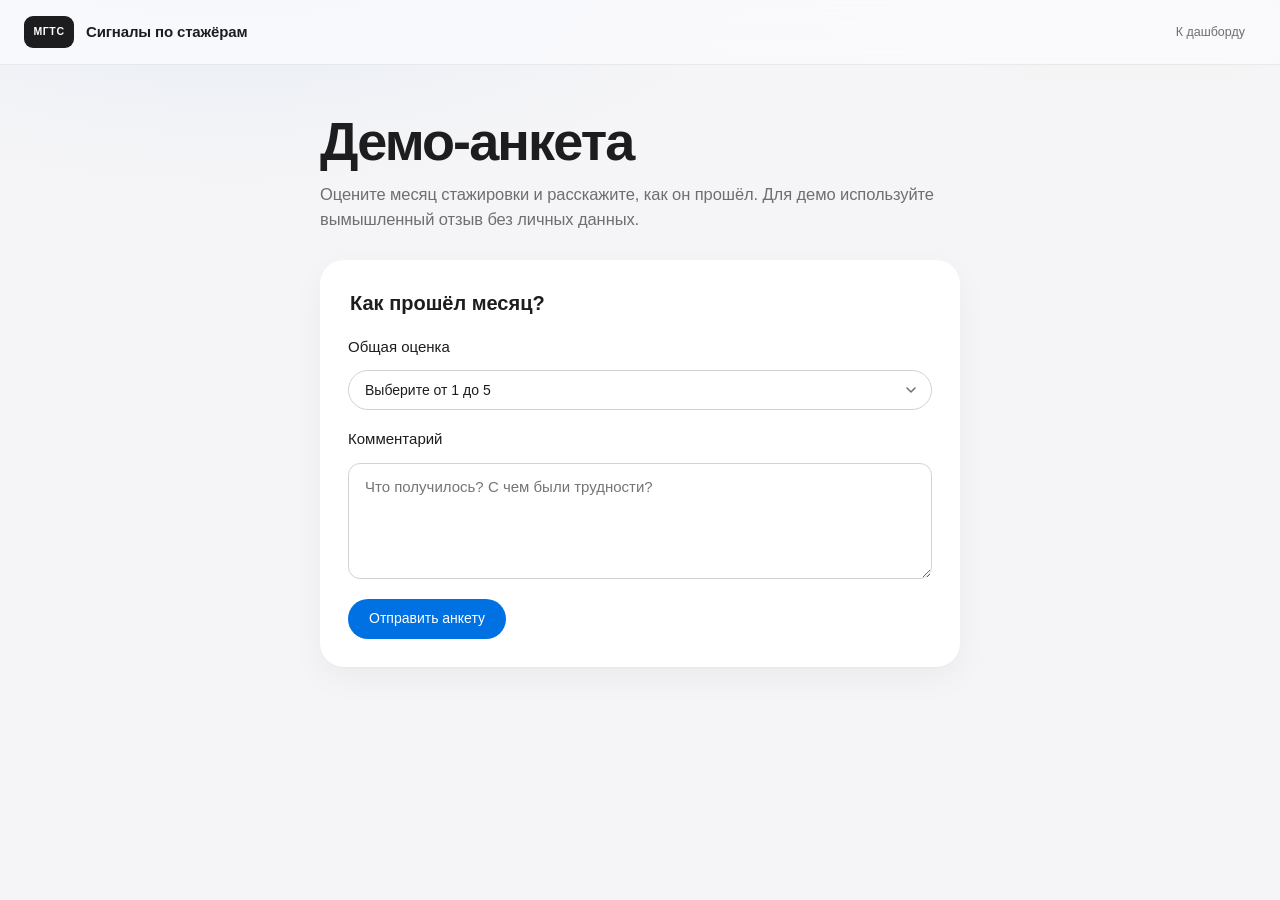
==== frontend/feedback.html @ 76d25954 "good backend" ====
<!doctype html>
<html lang="ru">
<head>
  <meta charset="utf-8">
  <meta name="viewport" content="width=device-width, initial-scale=1">
  <meta name="theme-color" content="#f5f5f7">
  <title>Демо-анкета · МГТС</title>
  <link rel="icon" type="image/svg+xml" href="favicon.svg">
  <link rel="stylesheet" href="css/app.css">
</head>
<body>
  <header class="topbar">
    <div class="container topbar-inner">
      <a class="brand" href="index.html">
        <span class="brand-mark">МГТС</span>
        <span class="brand-copy"><strong>Сигналы по стажёрам</strong></span>
      </a>
      <nav class="topbar-meta" aria-label="Навигация">
        <a href="index.html">К дашборду</a>
      </nav>
    </div>
  </header>

  <main class="container page feedback-page">
    <section class="page-head">
      <div>
        <h1>Демо-анкета</h1>
        <p class="lede">Оцените месяц стажировки и расскажите, как он прошёл.
          Для демо используйте вымышленный отзыв без личных данных.</p>
      </div>
    </section>

    <form class="card" id="feedback-form" method="post">
      <fieldset class="feedback-fields">
        <legend>Как прошёл месяц?</legend>
        <label for="feedback-score">Общая оценка</label>
        <select id="feedback-score" name="score" required>
          <option value="">Выберите от 1 до 5</option>
          <option value="1">1</option>
          <option value="2">2</option>
          <option value="3">3</option>
          <option value="4">4</option>
          <option value="5">5</option>
        </select>
        <label for="feedback-comment">Комментарий</label>
        <textarea id="feedback-comment" name="comment" required maxlength="2000" rows="4"
          placeholder="Что получилось? С чем были трудности?"></textarea>
        <button class="button" type="submit">Отправить анкету</button>
      </fieldset>

      <div class="feedback-result">
        <p id="feedback-status" role="status"></p>
        <p id="feedback-error" role="alert" class="alert" hidden></p>
        <a id="feedback-card" hidden>Открыть карточку стажёра</a>
        <button class="button" id="feedback-check" type="button" hidden>Проверить статус</button>
      </div>
    </form>
  </main>
  <script type="module" src="js/feedback.js"></script>
</body>
</html>
---- frontend/css/app.css ----
﻿:root {
  --bg: #f5f5f7;
  --surface: #ffffff;
  --surface-soft: #f5f5f7;
  --surface-elevated: #fbfbfd;
  --text: #1d1d1f;
  --muted: #6e6e73;
  --muted-soft: #86868b;
  --line: #ededf0;
  --line-strong: #d2d2d7;
  --accent: #0071e3;
  --accent-hover: #0077ed;
  --accent-soft: #eef5ff;
  --green: #1d7a37;
  --green-bg: #edf9f0;
  --red: #d70015;
  --red-bg: #fff1f0;
  --amber: #a34f00;
  --amber-bg: #fff4e5;
  --blue: #0066cc;
  --blue-bg: #eef5ff;
  --radius-lg: 24px;
  --radius-md: 18px;
  --radius-sm: 12px;
  --shadow-card: 0 1px 2px rgba(0, 0, 0, 0.02), 0 12px 32px rgba(0, 0, 0, 0.045);
  --font: -apple-system, BlinkMacSystemFont, "SF Pro Display", "SF Pro Text",
    "Segoe UI Variable Display", "Segoe UI", "Helvetica Neue", Arial, sans-serif;
}

* { box-sizing: border-box; }

[hidden] { display: none !important; }

html { scroll-behavior: smooth; }

body {
  margin: 0;
  background-color: var(--bg);
  background-image:
    radial-gradient(900px 420px at 18% -8%, rgba(0, 113, 227, 0.07), transparent 62%),
    radial-gradient(700px 360px at 88% -12%, rgba(255, 149, 0, 0.05), transparent 60%);
  background-repeat: no-repeat;
  background-attachment: fixed;
  color: var(--text);
  font-family: var(--font);
  font-size: 15px;
  line-height: 1.5;
  -webkit-font-smoothing: antialiased;
  -moz-osx-font-smoothing: grayscale;
  -webkit-tap-highlight-color: transparent;
}

::selection { background: rgba(0, 113, 227, 0.18); }

a {
  color: var(--accent);
  text-decoration: none;
  transition: color 0.2s ease, opacity 0.2s ease;
}
a:hover { color: var(--accent-hover); text-decoration: none; }

h1, h2, h3, p { margin: 0; }
h1 {
  font-size: clamp(40px, 5vw, 54px);
  line-height: 1.06;
  letter-spacing: -0.035em;
  font-weight: 600;
}
h2 { font-size: 20px; line-height: 1.25; letter-spacing: -0.015em; font-weight: 600; }
h3 { font-size: 15px; line-height: 1.35; letter-spacing: -0.005em; font-weight: 600; }

:focus-visible {
  outline: 3px solid rgba(0, 113, 227, 0.35);
  outline-offset: 2px;
}

.container { width: min(1240px, calc(100% - 48px)); margin: 0 auto; }
.page { padding: 48px 0 64px; }

/* Navigation */
.topbar {
  position: sticky;
  top: 0;
  z-index: 20;
  background: rgba(251, 251, 253, 0.82);
  border-bottom: 1px solid rgba(0, 0, 0, 0.07);
  -webkit-backdrop-filter: saturate(180%) blur(20px);
  backdrop-filter: saturate(180%) blur(20px);
}
.topbar-inner {
  min-height: 64px;
  display: flex;
  align-items: center;
  justify-content: space-between;
  gap: 20px;
}
.brand { display: inline-flex; align-items: center; gap: 12px; color: var(--text); }
.brand:hover { color: var(--text); }
.brand-mark {
  display: inline-flex;
  align-items: center;
  justify-content: center;
  width: 50px;
  height: 32px;
  border-radius: 9px;
  background: var(--text);
  color: #fff;
  font-size: 10.5px;
  font-weight: 600;
  letter-spacing: 0.06em;
}
.brand-copy { display: flex; flex-direction: column; line-height: 1.25; }
.brand-copy strong { font-size: 15px; font-weight: 600; letter-spacing: -0.01em; }
.brand-copy small { color: var(--muted-soft); font-size: 11.5px; margin-top: 2px; }
.topbar-meta {
  display: flex;
  align-items: center;
  gap: 4px;
  color: var(--muted-soft);
  font-size: 12.5px;
}
.topbar-meta span { padding: 0 10px; }
.topbar-meta a {
  color: var(--muted);
  font-weight: 500;
  padding: 6px 11px;
  border-radius: 999px;
  transition: background 0.2s ease, color 0.2s ease;
}
.topbar-meta a:hover { background: rgba(0, 0, 0, 0.05); color: var(--text); }

/* Page header */
.page-head {
  display: flex;
  align-items: flex-end;
  justify-content: space-between;
  gap: 32px;
  margin-bottom: 28px;
}
.eyebrow {
  display: inline-flex;
  align-items: center;
  background: var(--accent-soft);
  color: var(--blue);
  border-radius: 999px;
  padding: 4px 10px;
  font-size: 12px;
  font-weight: 600;
  letter-spacing: 0;
  margin-bottom: 14px;
}
.lede {
  color: var(--muted);
  max-width: 680px;
  margin-top: 12px;
  font-size: 16.5px;
  line-height: 1.5;
  letter-spacing: -0.005em;
}

.controls { display: flex; align-items: flex-end; gap: 10px; flex-wrap: wrap; }
.controls label {
  display: flex;
  flex-direction: column;
  gap: 6px;
  font-size: 12px;
  font-weight: 500;
  color: var(--muted-soft);
}
select, .button {
  height: 40px;
  border-radius: 999px;
  border: 1px solid var(--line-strong);
  background: var(--surface);
  color: var(--text);
  font: inherit;
  font-size: 14px;
  transition: background 0.2s ease, border-color 0.2s ease, color 0.2s ease, transform 0.1s ease;
}
select {
  min-width: 190px;
  padding: 0 36px 0 16px;
  font-weight: 500;
  appearance: none;
  -webkit-appearance: none;
  background-image: url("data:image/svg+xml,%3Csvg xmlns='http://www.w3.org/2000/svg' width='10' height='6' viewBox='0 0 10 6'%3E%3Cpath d='M1 1l4 4 4-4' fill='none' stroke='%236e6e73' stroke-width='1.5' stroke-linecap='round' stroke-linejoin='round'/%3E%3C/svg%3E");
  background-repeat: no-repeat;
  background-position: right 15px center;
  background-size: 10px 6px;
}
select:hover { border-color: #b8b8bd; }
select:focus, .button:focus { outline: none; }
select:focus-visible, .button:focus-visible {
  outline: 3px solid rgba(0, 113, 227, 0.35);
  outline-offset: 2px;
  border-color: var(--accent);
}
.button {
  cursor: pointer;
  font-weight: 500;
  padding: 0 20px;
  background: var(--accent);
  border-color: transparent;
  color: #fff;
}
.button:hover { background: var(--accent-hover); color: #fff; }
.button:active { transform: scale(0.98); }
.button:disabled { opacity: 0.55; cursor: default; transform: none; }

.alert {
  background: var(--red-bg);
  border: 0;
  color: var(--red);
  border-radius: 14px;
  padding: 14px 16px;
  margin-bottom: 18px;
  font-size: 13.5px;
}

.kpi-grid {
  background: var(--surface);
  border-radius: var(--radius-lg);
  box-shadow: var(--shadow-card);
  display: grid;
  grid-template-columns: repeat(4, minmax(0, 1fr));
  padding: 6px;
  margin-bottom: 20px;
  overflow: hidden;
}.kpi { padding: 22px 24px; border-radius: 16px; }
.kpi + .kpi { border-left: 1px solid var(--line); border-radius: 0; }
.kpi-label {
  color: var(--muted-soft);
  font-size: 12px;
  font-weight: 500;
  letter-spacing: 0.01em;
}
.kpi-value {
  margin-top: 8px;
  font-size: 40px;
  font-weight: 600;
  letter-spacing: -0.04em;
  line-height: 1;
  font-variant-numeric: tabular-nums;
}
.kpi-value.alarm { color: var(--red); }
.kpi-hint { margin-top: 8px; color: var(--muted-soft); font-size: 12px; }

/* Cards */
.grid-two {
  display: grid;
  grid-template-columns: minmax(0, 1.35fr) minmax(0, 1fr);
  gap: 18px;
  margin-bottom: 18px;
}
.card {
  background: var(--surface);
  border-radius: var(--radius-lg);
  box-shadow: var(--shadow-card);
  padding: 28px;
  min-width: 0;
}
.card-head {
  display: flex;
  align-items: flex-start;
  justify-content: space-between;
  gap: 16px;
  margin-bottom: 20px;
}
.card-head h2 { font-size: 20px; font-weight: 600; letter-spacing: -0.02em; }
.card-head .muted { margin-top: 4px; font-size: 13px; }
.muted { color: var(--muted); }
.small { font-size: 12px; }

.chart-wrap { position: relative; height: 300px; }
.chart-wrap canvas { width: 100% !important; height: 100% !important; }
.chart-fallback {
  display: grid;
  place-items: center;
  height: 100%;
  color: var(--muted-soft);
  font-size: 13px;
  text-align: center;
}

/* Table */
.table-card { padding: 0; overflow: hidden; }
.table-head { padding: 28px 28px 18px; margin-bottom: 0; }
.table-scroll { overflow-x: auto; -webkit-overflow-scrolling: touch; }
.interns-table { width: 100%; border-collapse: collapse; min-width: 720px; }
.interns-table th {
  text-align: left;
  padding: 12px 28px;
  background: var(--surface-elevated);
  border-top: 1px solid var(--line);
  border-bottom: 1px solid var(--line);
  color: var(--muted-soft);
  font-size: 12px;
  font-weight: 500;
  letter-spacing: 0;
  white-space: nowrap;
}
.interns-table td {
  padding: 16px 28px;
  border-bottom: 1px solid var(--line);
  vertical-align: middle;
  font-size: 14px;
}
.interns-table tbody tr:last-child td { border-bottom: 0; }
.interns-table tbody tr { transition: background 0.15s ease; }
.interns-table tbody tr:hover { background: var(--surface-elevated); }
.intern-link { display: inline-flex; align-items: center; gap: 12px; color: var(--text); min-width: 190px; }
.intern-link:hover { color: var(--text); }
.intern-link:hover strong { color: var(--accent); }
.intern-link span { display: flex; flex-direction: column; line-height: 1.3; }
.intern-link strong { font-weight: 600; transition: color 0.15s ease; }
.intern-link small { color: var(--muted-soft); font-size: 12px; margin-top: 2px; }
.avatar {
  width: 36px;
  height: 36px;
  flex: 0 0 36px;
  border-radius: 50%;
  display: inline-flex;
  align-items: center;
  justify-content: center;
  background: linear-gradient(135deg, #eef5ff, #e2edf9);
  color: #123f6d;
  font-size: 12px;
  font-weight: 600;
  letter-spacing: 0.02em;
}
.avatar-large {
  width: 72px;
  height: 72px;
  flex-basis: 72px;
  font-size: 22px;
}

.score { font-weight: 600; font-size: 16px; font-variant-numeric: tabular-nums; }
.trend { display: inline-flex; margin-left: 6px; font-size: 12px; font-weight: 500; }
.trend.up { color: var(--green); }
.trend.down { color: var(--red); }
.trend.flat { color: var(--muted-soft); }

/* Badges and chips */
.badge {
  display: inline-flex;
  align-items: center;
  gap: 4px;
  border: 0;
  border-radius: 999px;
  padding: 3px 9px;
  font-size: 11.5px;
  font-weight: 500;
  line-height: 1.4;
  white-space: nowrap;
  background: var(--surface-soft);
  color: var(--muted);
}
.badge.high,
.badge.negative,
.badge.failed { background: var(--red-bg); color: var(--red); }
.badge.medium,
.badge.mixed { background: var(--amber-bg); color: var(--amber); }
.badge.low,
.badge.pending { background: var(--blue-bg); color: var(--blue); }
.badge.positive { background: var(--green-bg); color: var(--green); }
.badge.neutral { background: var(--surface-soft); color: var(--muted); }

.chips { display: flex; flex-wrap: wrap; gap: 5px; }
.chip {
  display: inline-flex;
  border-radius: 8px;
  background: var(--surface-soft);
  border: 0;
  color: var(--muted);
  padding: 2px 8px;
  font-size: 11.5px;
  font-weight: 500;
}

.legend { display: flex; flex-wrap: wrap; gap: 14px; color: var(--muted-soft); font-size: 12px; }
.legend span { display: inline-flex; align-items: center; gap: 6px; }
.dot { width: 8px; height: 8px; border-radius: 50%; display: inline-block; }
.dot.high { background: #ff3b30; }
.dot.medium { background: #ff9500; }
.dot.low { background: #007aff; }

.empty { padding: 32px 20px; color: var(--muted-soft); text-align: center; font-size: 14px; }
.footnote {
  color: var(--muted-soft);
  font-size: 12px;
  line-height: 1.55;
  max-width: 760px;
  margin: 24px auto 0;
  text-align: center;
}

/* Intern page */
.profile-head {
  display: flex;
  align-items: center;
  justify-content: space-between;
  gap: 28px;
  background: var(--surface);
  border-radius: 28px;
  box-shadow: var(--shadow-card);
  padding: 32px;
  margin-bottom: 20px;
}
.profile-title { display: flex; align-items: center; gap: 20px; min-width: 0; }
.profile-title h1 {
  font-size: clamp(32px, 3.5vw, 42px);
  font-weight: 600;
  letter-spacing: -0.035em;
  line-height: 1.08;
}
.profile-title .eyebrow { margin-bottom: 8px; }
.profile-title .lede { margin-top: 8px; font-size: 14px; }
.profile-stats { display: flex; gap: 8px; flex-wrap: wrap; }
.stat {
  background: var(--surface-soft);
  border: 0;
  border-radius: 16px;
  padding: 12px 16px;
  min-width: 100px;
}
.stat b {
  display: block;
  font-size: 24px;
  font-weight: 600;
  letter-spacing: -0.03em;
  line-height: 1.15;
  font-variant-numeric: tabular-nums;
}
.stat span { color: var(--muted-soft); font-size: 11.5px; }

.flags-list {
  display: flex;
  flex-direction: column;
  gap: 10px;
  max-height: 330px;
  overflow-y: auto;
  padding-right: 4px;
  scrollbar-width: thin;
  scrollbar-color: var(--line-strong) transparent;
}
.flags-list::-webkit-scrollbar { width: 6px; }
.flags-list::-webkit-scrollbar-thumb { background: var(--line-strong); border-radius: 999px; }
.flags-list::-webkit-scrollbar-track { background: transparent; }
.flag-card {
  border: 1px solid var(--line);
  border-left: 3px solid var(--line-strong);
  border-radius: 14px;
  background: var(--surface);
  padding: 14px 16px;
}
.flag-card.high { border-left-color: #ff3b30; background: #fffbfa; }
.flag-card.medium { border-left-color: #ff9500; background: #fffdf8; }
.flag-card.low { border-left-color: #007aff; background: #fbfdff; }
.flag-head { display: flex; align-items: center; justify-content: space-between; gap: 10px; margin-bottom: 6px; }
.flag-card h3 { font-size: 14px; }
.flag-card p { color: var(--muted); font-size: 12.5px; line-height: 1.5; margin-top: 5px; }
.flag-card .flag-source { font-size: 11.5px; margin-top: 7px; }
.flag-source a { color: var(--accent); }
.flag-source a:hover { text-decoration: underline; }
.flags-ok {
  border: 0;
  background: var(--green-bg);
  color: var(--green);
  border-radius: 16px;
  padding: 20px;
  font-weight: 500;
  font-size: 14px;
  line-height: 1.5;
}

.timeline { display: flex; flex-direction: column; gap: 14px; }
.month-card {
  border: 1px solid var(--line);
  border-radius: 18px;
  overflow: hidden;
  background: var(--surface);
}
.month-head {
  display: flex;
  align-items: center;
  justify-content: space-between;
  gap: 12px;
  padding: 14px 18px;
  background: var(--surface-elevated);
  border-bottom: 1px solid var(--line);
}
.month-head h3 { font-size: 14px; }
.month-body { display: grid; grid-template-columns: 1fr 1fr; gap: 0; }
.answer { padding: 18px; min-width: 0; }
.answer + .answer { border-left: 1px solid var(--line); }
.answer-head { display: flex; align-items: center; justify-content: space-between; gap: 8px; margin-bottom: 6px; }
.answer-role {
  font-size: 11px;
  font-weight: 600;
  text-transform: uppercase;
  letter-spacing: 0.05em;
  color: var(--muted-soft);
}
.answer-score { font-weight: 600; font-size: 22px; letter-spacing: -0.03em; font-variant-numeric: tabular-nums; }
.answer-meta { color: var(--muted-soft); font-size: 11.5px; margin-bottom: 9px; }
.comment {
  margin: 0 0 11px;
  padding: 12px 14px;
  border: 0;
  background: var(--surface-soft);
  border-radius: 12px;
  font-size: 13.5px;
  line-height: 1.5;
  color: var(--text);
}
.analysis { border-top: 1px solid var(--line); padding-top: 10px; margin-top: 10px; }
.analysis-summary { font-size: 12.5px; color: var(--text); margin-top: 6px; line-height: 1.5; }
.evidence { margin: 8px 0 0; padding-left: 16px; color: var(--muted); font-size: 12px; }
.evidence li { margin-bottom: 4px; }
.answer details { margin-top: 10px; }
.answer summary { cursor: pointer; color: var(--muted-soft); font-size: 11.5px; font-weight: 500; }
.raw-table { width: 100%; border-collapse: collapse; margin-top: 6px; font-size: 11.5px; }
.raw-table td { padding: 3px 4px; border-bottom: 1px solid var(--line); }
.raw-table td:first-child { color: var(--muted-soft); width: 42%; }
.answer-empty { color: var(--muted-soft); font-size: 12.5px; padding: 20px 0; }

.feedback-page { max-width: 640px; }
.feedback-fields {
  display: grid;
  gap: 12px;
  min-width: 0;
  padding: 0;
  margin: 0;
  border: 0;
}
.feedback-fields legend { font-size: 20px; font-weight: 600; margin-bottom: 18px; }
.feedback-fields label { font-weight: 500; }
.feedback-fields select { width: 100%; margin-bottom: 6px; }
.feedback-fields textarea {
  width: 100%;
  padding: 12px 16px;
  resize: vertical;
  font: inherit;
  color: var(--text);
  background: var(--surface);
  border: 1px solid var(--line-strong);
  border-radius: var(--radius-sm);
}
.feedback-fields button { justify-self: start; margin-top: 8px; }
.feedback-result > :not([hidden]):not(:empty) { margin-top: 14px; }
.feedback-result a { display: inline-block; font-weight: 500; margin-right: 12px; }
.feedback-result .alert { margin-bottom: 0; }

@media (max-width: 980px) {
  .kpi-grid { grid-template-columns: repeat(2, minmax(0, 1fr)); }
  .kpi:nth-child(3) { border-left: 0; border-top: 1px solid var(--line); }
  .kpi:nth-child(4) { border-top: 1px solid var(--line); }
  .grid-two, .intern-grid { grid-template-columns: 1fr; }
  .page-head { align-items: flex-start; flex-direction: column; gap: 20px; }
  .controls { width: 100%; }
  .controls label { flex: 1; }
  .controls select { width: 100%; }
  .profile-head { align-items: flex-start; flex-direction: column; }
  .profile-stats { width: 100%; display: grid; grid-template-columns: 1fr 1fr; }
  .stat { min-width: 0; }
  .flags-list { max-height: none; overflow: visible; padding-right: 0; }
}

@media (max-width: 700px) {
  .container { width: min(100% - 32px, 1240px); }
  .page { padding: 28px 0 48px; }
  .topbar-inner { min-height: 56px; }
  .brand-mark { width: 44px; height: 30px; font-size: 10px; }
  .brand-copy small { display: none; }
  .topbar-meta span { display: none; }
  .topbar-meta { gap: 0; }
  .page-head { margin-bottom: 22px; }
  h1 { font-size: clamp(34px, 9vw, 44px); }
  .lede { font-size: 15px; }
  .kpi-grid { padding: 4px; gap: 0; }
  .kpi { padding: 18px 16px; }
  .kpi-value { font-size: 30px; }
  .card { padding: 20px; border-radius: 20px; }
  .card-head { margin-bottom: 16px; }
  .card-head h2 { font-size: 18px; }
  .chart-wrap { height: 260px; }
  .table-card { padding: 0; }
  .table-head { padding: 20px 20px 14px; flex-direction: column; }
  .table-scroll { overflow: visible; }
  .interns-table { display: block; min-width: 0; }
  .interns-table thead { display: none; }
  .interns-table tbody { display: block; }
  .interns-table tr {
    display: grid;
    grid-template-columns: 1fr auto;
    align-items: center;
    padding: 16px 20px;
    border-top: 1px solid var(--line);
  }
  .interns-table td { display: block; padding: 0; border: 0; }
  .interns-table td:nth-child(1) { grid-column: 1 / -1; grid-row: 1; }
  .interns-table td:nth-child(2) {
    grid-column: 1 / -1;
    grid-row: 2;
    margin-top: 7px;
    color: var(--muted);
    font-size: 12px;
  }
  .interns-table td:nth-child(2)::before { content: "Наставник: "; color: var(--muted-soft); }
  .interns-table td:nth-child(3) { grid-column: 1; grid-row: 3; margin-top: 9px; }
  .interns-table td:nth-child(3)::before {
    content: "Оценка ";
    color: var(--muted-soft);
    font-size: 12px;
    font-weight: 500;
    margin-right: 3px;
  }
  .interns-table td:nth-child(4) { grid-column: 1 / -1; grid-row: 4; margin-top: 9px; }
  .interns-table td:nth-child(5) { grid-column: 2; grid-row: 3; justify-self: end; margin-top: 9px; }
  .interns-table td:nth-child(5)::before {
    content: "Анализ ";
    color: var(--muted-soft);
    font-size: 12px;
    font-weight: 500;
    margin-right: 4px;
  }
  .profile-head { padding: 20px; border-radius: 22px; }
  .profile-title { gap: 14px; }
  .profile-title h1 { font-size: 30px; }
  .avatar-large { width: 58px; height: 58px; flex-basis: 58px; font-size: 18px; }
  .month-body { grid-template-columns: 1fr; }
  .answer + .answer { border-left: 0; border-top: 1px solid var(--line); }
  .flag-card { padding: 12px 14px; }
  .footnote { margin-top: 20px; }
}

@media (max-width: 420px) {
  .kpi-value { font-size: 26px; }
  .kpi-label { font-size: 11px; }
  .controls { flex-wrap: wrap; }
  .controls label { flex: 1 1 100%; }
  .controls .button { width: 100%; }
}

@media (prefers-reduced-motion: reduce) {
  * { scroll-behavior: auto !important; transition: none !important; }
}
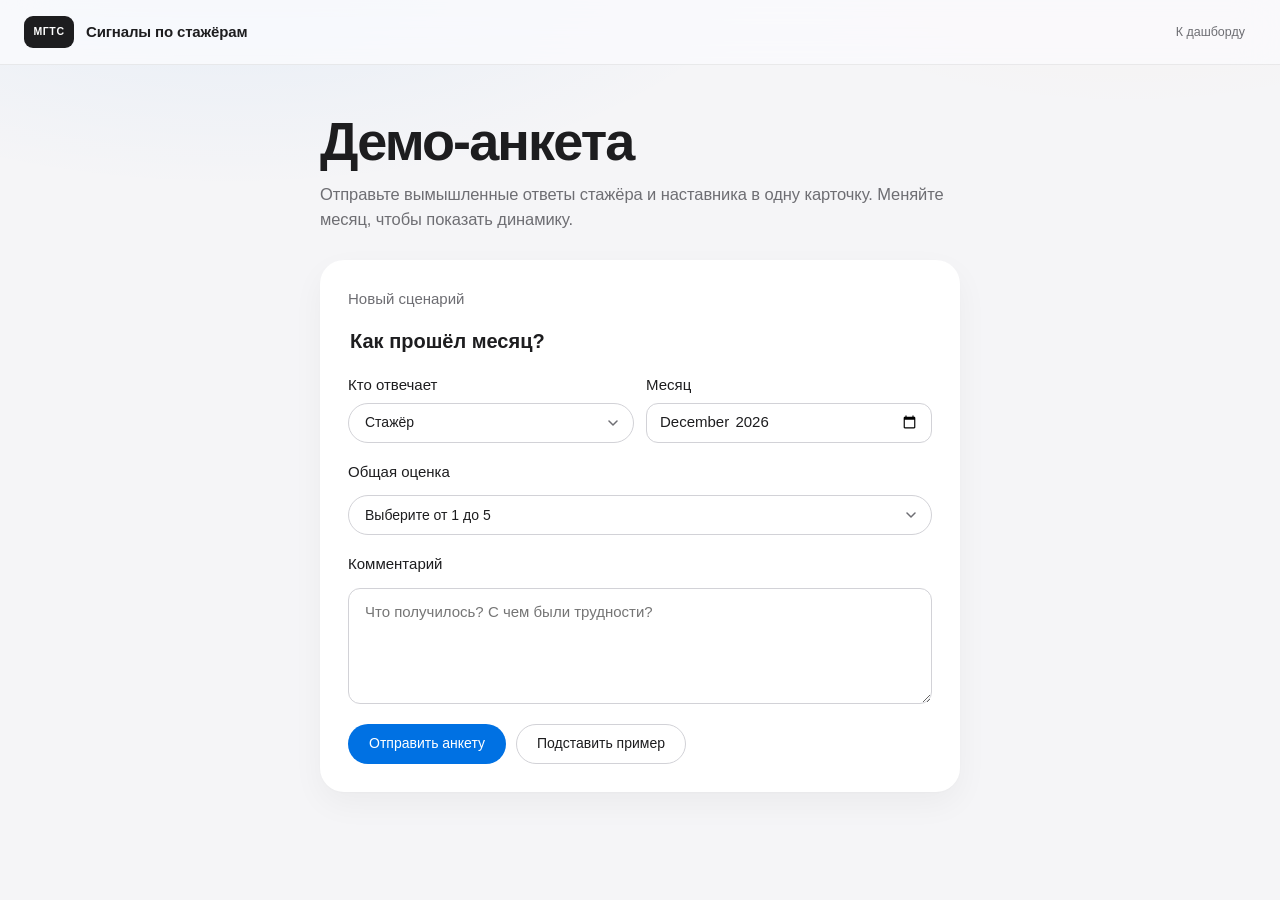
==== commit 42a979ea: "some features" ====
--- a/frontend/feedback.html
+++ b/frontend/feedback.html
@@ -25,14 +25,31 @@
     <section class="page-head">
       <div>
         <h1>Демо-анкета</h1>
-        <p class="lede">Оцените месяц стажировки и расскажите, как он прошёл.
-          Для демо используйте вымышленный отзыв без личных данных.</p>
+        <p class="lede">Отправьте вымышленные ответы стажёра и наставника в одну карточку.
+          Меняйте месяц, чтобы показать динамику.</p>
       </div>
     </section>
 
     <form class="card" id="feedback-form" method="post">
+      <div class="feedback-toolbar">
+        <span id="feedback-scenario">Новый сценарий</span>
+        <button class="button button-secondary" id="feedback-new" type="button" hidden>Новый сценарий</button>
+      </div>
       <fieldset class="feedback-fields">
         <legend>Как прошёл месяц?</legend>
+        <div class="feedback-pair">
+          <div>
+            <label for="feedback-role">Кто отвечает</label>
+            <select id="feedback-role" name="respondent_type">
+              <option value="intern">Стажёр</option>
+              <option value="mentor">Наставник</option>
+            </select>
+          </div>
+          <div>
+            <label for="feedback-period">Месяц</label>
+            <input id="feedback-period" name="period" type="month" required>
+          </div>
+        </div>
         <label for="feedback-score">Общая оценка</label>
         <select id="feedback-score" name="score" required>
           <option value="">Выберите от 1 до 5</option>
@@ -45,13 +62,17 @@
         <label for="feedback-comment">Комментарий</label>
         <textarea id="feedback-comment" name="comment" required maxlength="2000" rows="4"
           placeholder="Что получилось? С чем были трудности?"></textarea>
-        <button class="button" type="submit">Отправить анкету</button>
+        <div class="feedback-toolbar">
+          <button class="button" type="submit">Отправить анкету</button>
+          <button class="button button-secondary" id="feedback-example" type="button">Подставить пример</button>
+        </div>
       </fieldset>
 
       <div class="feedback-result">
         <p id="feedback-status" role="status"></p>
         <p id="feedback-error" role="alert" class="alert" hidden></p>
         <a id="feedback-card" hidden>Открыть карточку стажёра</a>
+        <a id="feedback-signals" hidden>Сигналы в очереди HR</a>
         <button class="button" id="feedback-check" type="button" hidden>Проверить статус</button>
       </div>
     </form>
--- a/frontend/css/app.css
+++ b/frontend/css/app.css
@@ -524,6 +524,9 @@
 .raw-table td { padding: 3px 4px; border-bottom: 1px solid var(--line); }
 .raw-table td:first-child { color: var(--muted-soft); width: 42%; }
 .answer-empty { color: var(--muted-soft); font-size: 12.5px; padding: 20px 0; }
+.month-history { border-top: 1px solid var(--line); }
+.month-history > summary { cursor: pointer; color: var(--muted); padding: 12px 20px; }
+.month-history .answer + .answer { border-left: 0; border-top: 1px solid var(--line); }
 
 .feedback-page { max-width: 640px; }
 .feedback-fields {
@@ -537,6 +540,33 @@
 .feedback-fields legend { font-size: 20px; font-weight: 600; margin-bottom: 18px; }
 .feedback-fields label { font-weight: 500; }
 .feedback-fields select { width: 100%; margin-bottom: 6px; }
+.feedback-pair { display: grid; gap: 12px; grid-template-columns: repeat(auto-fit, minmax(190px, 1fr)); }
+.feedback-pair label { display: block; margin-bottom: 6px; }
+.feedback-pair input {
+  width: 100%;
+  min-height: 40px;
+  padding: 0 12px;
+  font: inherit;
+  background: var(--surface);
+  color: var(--text);
+  border: 1px solid var(--line-strong);
+  border-radius: var(--radius-sm);
+}
+.feedback-toolbar { display: flex; align-items: center; flex-wrap: wrap; gap: 10px; }
+.feedback-toolbar > span { flex: 1; color: var(--muted); }
+.feedback-toolbar:not(.feedback-fields *) { margin-bottom: 16px; }
+.button-secondary { background: var(--surface); border-color: var(--line-strong); color: var(--text); }
+.button-secondary:hover { background: var(--surface-soft); color: var(--text); }
+.workspace-nav { display: flex; flex-wrap: wrap; gap: 8px; margin-bottom: 24px; }
+.workspace-nav a {
+  padding: 7px 13px;
+  border: 1px solid var(--line-strong);
+  border-radius: 999px;
+  color: var(--text);
+  background: var(--surface);
+  font-weight: 500;
+}
+.workspace-nav a:hover { border-color: var(--accent); color: var(--accent); }
 .feedback-fields textarea {
   width: 100%;
   padding: 12px 16px;
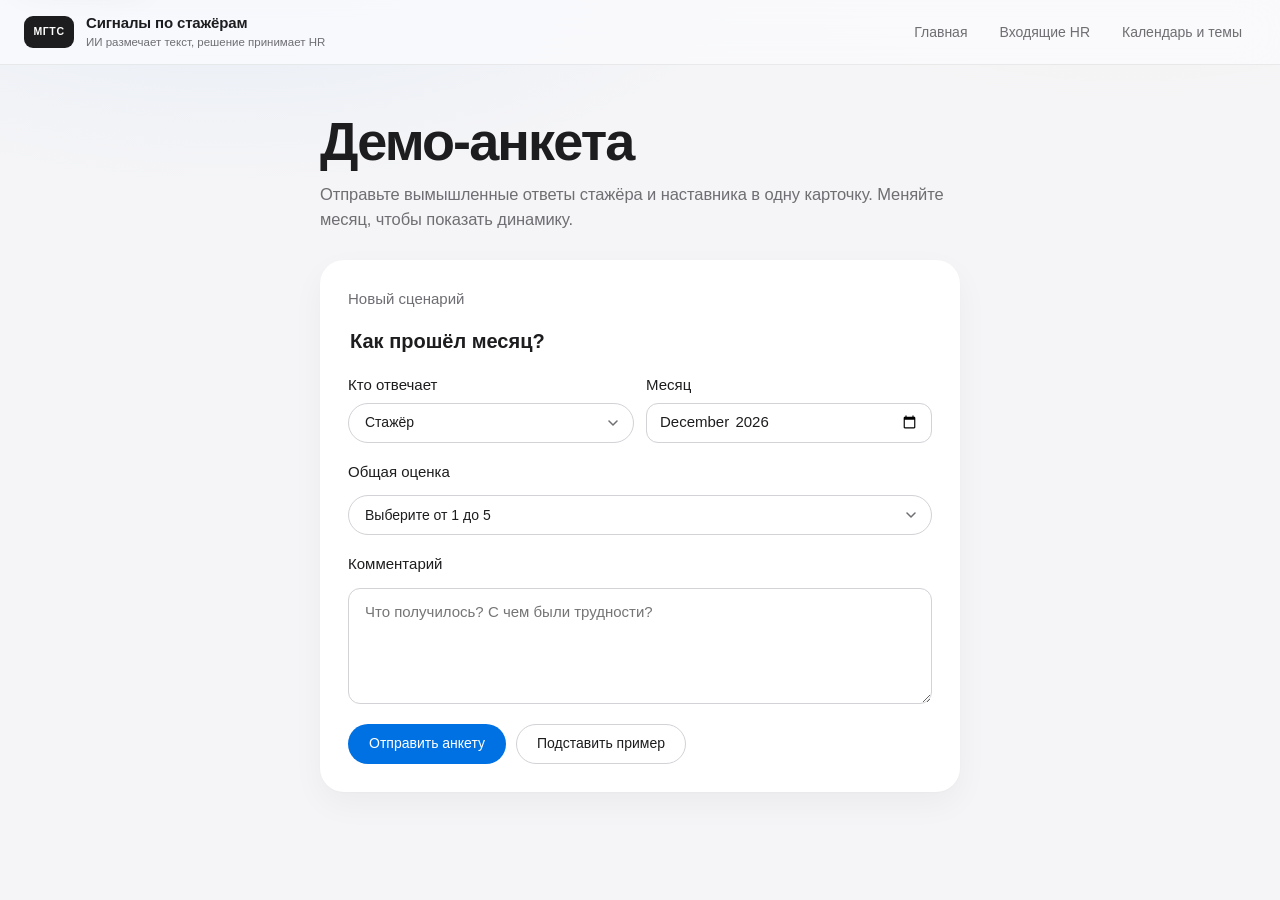
==== commit cfa63963: "feat: HR focus list, 1:1 agenda, reaction times and GigaChat-2 support Show who needs attention toda" ====
--- a/frontend/feedback.html
+++ b/frontend/feedback.html
@@ -9,19 +9,25 @@
   <link rel="stylesheet" href="css/app.css">
 </head>
 <body>
+  <a class="skip-link" href="#main">К содержанию</a>
   <header class="topbar">
     <div class="container topbar-inner">
       <a class="brand" href="index.html">
         <span class="brand-mark">МГТС</span>
-        <span class="brand-copy"><strong>Сигналы по стажёрам</strong></span>
+        <span class="brand-copy">
+          <strong>Сигналы по стажёрам</strong>
+          <small>ИИ размечает текст, решение принимает HR</small>
+        </span>
       </a>
-      <nav class="topbar-meta" aria-label="Навигация">
-        <a href="index.html">К дашборду</a>
+      <nav class="main-nav" aria-label="Основные разделы">
+        <a href="index.html">Главная</a>
+        <a href="signals.html">Входящие HR</a>
+        <a href="program.html">Календарь и темы</a>
       </nav>
     </div>
   </header>
 
-  <main class="container page feedback-page">
+  <main id="main" class="container page feedback-page" tabindex="-1">
     <section class="page-head">
       <div>
         <h1>Демо-анкета</h1>
--- a/frontend/css/app.css
+++ b/frontend/css/app.css
@@ -5,11 +5,11 @@
   --surface-elevated: #fbfbfd;
   --text: #1d1d1f;
   --muted: #6e6e73;
-  --muted-soft: #86868b;
+  --muted-soft: #6e6e73;
   --line: #ededf0;
   --line-strong: #d2d2d7;
   --accent: #0071e3;
-  --accent-hover: #0077ed;
+  --accent-hover: #0066cc;
   --accent-soft: #eef5ff;
   --green: #1d7a37;
   --green-bg: #edf9f0;
@@ -53,11 +53,12 @@
 ::selection { background: rgba(0, 113, 227, 0.18); }
 
 a {
-  color: var(--accent);
+  color: var(--blue);
   text-decoration: none;
   transition: color 0.2s ease, opacity 0.2s ease;
 }
-a:hover { color: var(--accent-hover); text-decoration: none; }
+a:hover { color: var(--blue); text-decoration: underline; }
+.brand:hover, .main-nav a:hover, .intern-link:hover, a.chip:hover { text-decoration: none; }
 
 h1, h2, h3, p { margin: 0; }
 h1 {
@@ -70,9 +71,33 @@
 h3 { font-size: 15px; line-height: 1.35; letter-spacing: -0.005em; font-weight: 600; }
 
 :focus-visible {
-  outline: 3px solid rgba(0, 113, 227, 0.35);
+  outline: 3px solid var(--accent);
   outline-offset: 2px;
 }
+
+.visually-hidden {
+  position: absolute;
+  width: 1px;
+  height: 1px;
+  margin: -1px;
+  padding: 0;
+  overflow: hidden;
+  clip-path: inset(50%);
+  white-space: nowrap;
+  border: 0;
+}
+.skip-link {
+  position: absolute;
+  left: 16px;
+  top: -60px;
+  z-index: 30;
+  padding: 10px 16px;
+  border-radius: 12px;
+  background: var(--surface);
+  box-shadow: var(--shadow-card);
+}
+.skip-link:focus { top: 10px; }
+main:focus { outline: none; }
 
 .container { width: min(1240px, calc(100% - 48px)); margin: 0 auto; }
 .page { padding: 48px 0 64px; }
@@ -112,22 +137,18 @@
 .brand-copy { display: flex; flex-direction: column; line-height: 1.25; }
 .brand-copy strong { font-size: 15px; font-weight: 600; letter-spacing: -0.01em; }
 .brand-copy small { color: var(--muted-soft); font-size: 11.5px; margin-top: 2px; }
-.topbar-meta {
-  display: flex;
-  align-items: center;
-  gap: 4px;
-  color: var(--muted-soft);
-  font-size: 12.5px;
-}
-.topbar-meta span { padding: 0 10px; }
-.topbar-meta a {
+.main-nav { display: flex; align-items: center; gap: 4px; }
+.main-nav a {
   color: var(--muted);
-  font-weight: 500;
-  padding: 6px 11px;
+  font-size: 14px;
+  font-weight: 500;
+  padding: 8px 14px;
   border-radius: 999px;
+  white-space: nowrap;
   transition: background 0.2s ease, color 0.2s ease;
 }
-.topbar-meta a:hover { background: rgba(0, 0, 0, 0.05); color: var(--text); }
+.main-nav a:hover { background: rgba(0, 0, 0, 0.05); color: var(--text); }
+.main-nav a[aria-current="page"] { background: var(--text); color: #fff; }
 
 /* Page header */
 .page-head {
@@ -191,7 +212,7 @@
 select:hover { border-color: #b8b8bd; }
 select:focus, .button:focus { outline: none; }
 select:focus-visible, .button:focus-visible {
-  outline: 3px solid rgba(0, 113, 227, 0.35);
+  outline: 3px solid var(--accent);
   outline-offset: 2px;
   border-color: var(--accent);
 }
@@ -284,6 +305,7 @@
 
 /* Table */
 .table-card { padding: 0; overflow: hidden; }
+.table-card + .table-card { margin-top: 18px; }
 .table-head { padding: 28px 28px 18px; margin-bottom: 0; }
 .table-scroll { overflow-x: auto; -webkit-overflow-scrolling: touch; }
 .interns-table { width: 100%; border-collapse: collapse; min-width: 720px; }
@@ -308,6 +330,31 @@
 .interns-table tbody tr:last-child td { border-bottom: 0; }
 .interns-table tbody tr { transition: background 0.15s ease; }
 .interns-table tbody tr:hover { background: var(--surface-elevated); }
+.mentors-table { width: 100%; border-collapse: collapse; min-width: 760px; }
+.mentors-table th {
+  text-align: left;
+  padding: 12px 28px;
+  background: var(--surface-elevated);
+  border-top: 1px solid var(--line);
+  border-bottom: 1px solid var(--line);
+  color: var(--muted-soft);
+  font-size: 12px;
+  font-weight: 500;
+  white-space: nowrap;
+}
+.mentors-table td {
+  padding: 16px 28px;
+  border-bottom: 1px solid var(--line);
+  vertical-align: middle;
+  font-size: 14px;
+}
+.mentors-table tbody tr:last-child td { border-bottom: 0; }
+.mentors-table tr.mentor-attention { background: var(--amber-bg); }
+.mentor-name:hover strong { color: var(--text); }
+.mentor-share { display: flex; flex-wrap: wrap; align-items: center; gap: 8px; }
+.mentor-interns { margin-top: 8px; }
+.mentor-interns a.chip:hover { color: var(--accent); }
+.mentor-note { white-space: normal; text-align: left; }
 .intern-link { display: inline-flex; align-items: center; gap: 12px; color: var(--text); min-width: 190px; }
 .intern-link:hover { color: var(--text); }
 .intern-link:hover strong { color: var(--accent); }
@@ -364,6 +411,7 @@
 .badge.low,
 .badge.pending { background: var(--blue-bg); color: var(--blue); }
 .badge.positive { background: var(--green-bg); color: var(--green); }
+.badge.overdue { background: var(--red); color: #fff; font-weight: 600; }
 .badge.neutral { background: var(--surface-soft); color: var(--muted); }
 
 .chips { display: flex; flex-wrap: wrap; gap: 5px; }
@@ -384,6 +432,72 @@
 .dot.high { background: #ff3b30; }
 .dot.medium { background: #ff9500; }
 .dot.low { background: #007aff; }
+
+/* What to do today */
+.focus-card, .agenda-card { margin-bottom: 18px; }
+.head-link { white-space: nowrap; font-size: 14px; font-weight: 500; }
+.focus-list { list-style: none; margin: 0; padding: 0; }
+.focus-item {
+  display: grid;
+  grid-template-columns: minmax(170px, 0.8fr) minmax(0, 1.6fr) 270px;
+  gap: 4px 24px;
+  align-items: center;
+  padding: 14px 0 14px 16px;
+  border-top: 1px solid var(--line);
+  border-left: 4px solid var(--line-strong);
+}
+.focus-item.high { border-left-color: #ff3b30; }
+.focus-item.medium { border-left-color: #ff9500; }
+.focus-item.low { border-left-color: #007aff; }
+.focus-person { display: flex; flex-direction: column; min-width: 0; line-height: 1.35; }
+.focus-name { font-size: 16px; font-weight: 600; color: var(--text); }
+.focus-name:hover { color: var(--blue); }
+.focus-person small { color: var(--muted); font-size: 12.5px; margin-top: 2px; }
+.focus-why { min-width: 0; }
+.focus-reason { font-weight: 500; }
+.focus-meta { display: flex; flex-wrap: wrap; gap: 6px; margin-top: 6px; }
+.focus-actions { display: flex; flex-wrap: wrap; align-items: center; justify-content: flex-end; gap: 6px 10px; }
+.focus-actions .button[aria-disabled="true"] { opacity: 0.55; cursor: default; }
+.focus-link { font-size: 14px; font-weight: 500; }
+.focus-error { grid-column: 1 / -1; color: var(--red); font-size: 13.5px; }
+.focus-empty {
+  padding: 18px 20px;
+  border-radius: 16px;
+  background: var(--green-bg);
+  color: var(--green);
+}
+.more { margin-top: 6px; font-size: 13px; }
+.more > summary { width: fit-content; cursor: pointer; color: var(--blue); font-weight: 500; padding: 2px 0; }
+.more ul { margin: 6px 0 0; padding-left: 18px; color: var(--muted); }
+.more li + li { margin-top: 6px; }
+.more li > strong, .more li > span { display: block; }
+.more li > strong { color: var(--text); font-weight: 500; }
+.more small { font-size: 12px; }
+.reason { display: flex; flex-wrap: wrap; align-items: center; gap: 4px 10px; }
+
+.how-card { padding: 16px 28px; margin-bottom: 12px; }
+.how-card > summary { cursor: pointer; font-weight: 500; width: fit-content; }
+.how-steps {
+  display: grid;
+  grid-template-columns: repeat(3, minmax(0, 1fr));
+  gap: 12px 40px;
+  margin: 14px 0 6px;
+  padding-left: 20px;
+  color: var(--muted);
+  font-size: 14px;
+}
+.how-steps strong { display: block; color: var(--text); font-weight: 600; }
+.data-note { margin: 0 4px 12px; font-size: 13px; }
+
+/* Conversation prompts */
+.agenda-list { margin: 0; padding-left: 22px; }
+.agenda-list li + li { margin-top: 12px; }
+.agenda-question { font-weight: 500; }
+.agenda-why { color: var(--muted); font-size: 13px; margin-top: 2px; }
+.agenda-why small { font-size: 12px; margin-left: 6px; }
+.agenda-status { color: var(--green); font-size: 13.5px; }
+.agenda-status:not(:empty) { margin-top: 14px; }
+.crumb { margin-bottom: 14px; font-size: 14px; font-weight: 500; }
 
 .empty { padding: 32px 20px; color: var(--muted-soft); text-align: center; font-size: 14px; }
 .footnote {
@@ -557,16 +671,6 @@
 .feedback-toolbar:not(.feedback-fields *) { margin-bottom: 16px; }
 .button-secondary { background: var(--surface); border-color: var(--line-strong); color: var(--text); }
 .button-secondary:hover { background: var(--surface-soft); color: var(--text); }
-.workspace-nav { display: flex; flex-wrap: wrap; gap: 8px; margin-bottom: 24px; }
-.workspace-nav a {
-  padding: 7px 13px;
-  border: 1px solid var(--line-strong);
-  border-radius: 999px;
-  color: var(--text);
-  background: var(--surface);
-  font-weight: 500;
-}
-.workspace-nav a:hover { border-color: var(--accent); color: var(--accent); }
 .feedback-fields textarea {
   width: 100%;
   padding: 12px 16px;
@@ -603,11 +707,18 @@
   .topbar-inner { min-height: 56px; }
   .brand-mark { width: 44px; height: 30px; font-size: 10px; }
   .brand-copy small { display: none; }
-  .topbar-meta span { display: none; }
-  .topbar-meta { gap: 0; }
+  .topbar-inner { flex-wrap: wrap; gap: 6px 12px; padding: 9px 0; }
+  .main-nav { width: 100%; gap: 2px; margin: 0 -4px; }
+  .main-nav a { flex: 1 1 auto; padding: 8px 10px; font-size: 13.5px; text-align: center; }
   .page-head { margin-bottom: 22px; }
   h1 { font-size: clamp(34px, 9vw, 44px); }
   .lede { font-size: 15px; }
+  .focus-item { grid-template-columns: minmax(0, 1fr); gap: 8px; }
+  .focus-actions { justify-content: flex-start; }
+  .focus-actions .button { width: 100%; }
+  .how-card { padding: 14px 20px; }
+  .how-steps { grid-template-columns: minmax(0, 1fr); }
+  .agenda-card .card-head { flex-direction: column; }
   .kpi-grid { padding: 4px; gap: 0; }
   .kpi { padding: 18px 16px; }
   .kpi-value { font-size: 30px; }
@@ -655,6 +766,36 @@
     font-weight: 500;
     margin-right: 4px;
   }
+  .mentors-table { display: block; min-width: 0; }
+  .mentors-table thead { display: none; }
+  .mentors-table tbody { display: block; }
+  .mentors-table tr {
+    display: grid;
+    grid-template-columns: 1fr auto;
+    align-items: center;
+    padding: 16px 20px;
+    border-top: 1px solid var(--line);
+  }
+  .mentors-table td { display: block; padding: 0; border: 0; }
+  .mentors-table td:nth-child(1) { grid-column: 1 / -1; grid-row: 1; }
+  .mentors-table td:nth-child(2) { grid-column: 1 / -1; grid-row: 2; margin-top: 9px; }
+  .mentors-table td:nth-child(3) {
+    grid-column: 1;
+    grid-row: 3;
+    margin-top: 9px;
+    color: var(--muted);
+    font-size: 12px;
+  }
+  .mentors-table td:nth-child(3)::before { content: "Заполнил анкет: "; color: var(--muted-soft); }
+  .mentors-table td:nth-child(4) { grid-column: 2; grid-row: 3; justify-self: end; margin-top: 9px; }
+  .mentors-table td:nth-child(4)::before {
+    content: "Оценка ";
+    color: var(--muted-soft);
+    font-size: 12px;
+    font-weight: 500;
+    margin-right: 3px;
+  }
+  .mentors-table td:nth-child(5) { grid-column: 1 / -1; grid-row: 4; margin-top: 9px; }
   .profile-head { padding: 20px; border-radius: 22px; }
   .profile-title { gap: 14px; }
   .profile-title h1 { font-size: 30px; }
@@ -676,4 +817,4 @@
 @media (prefers-reduced-motion: reduce) {
   * { scroll-behavior: auto !important; transition: none !important; }
 }
-
+
